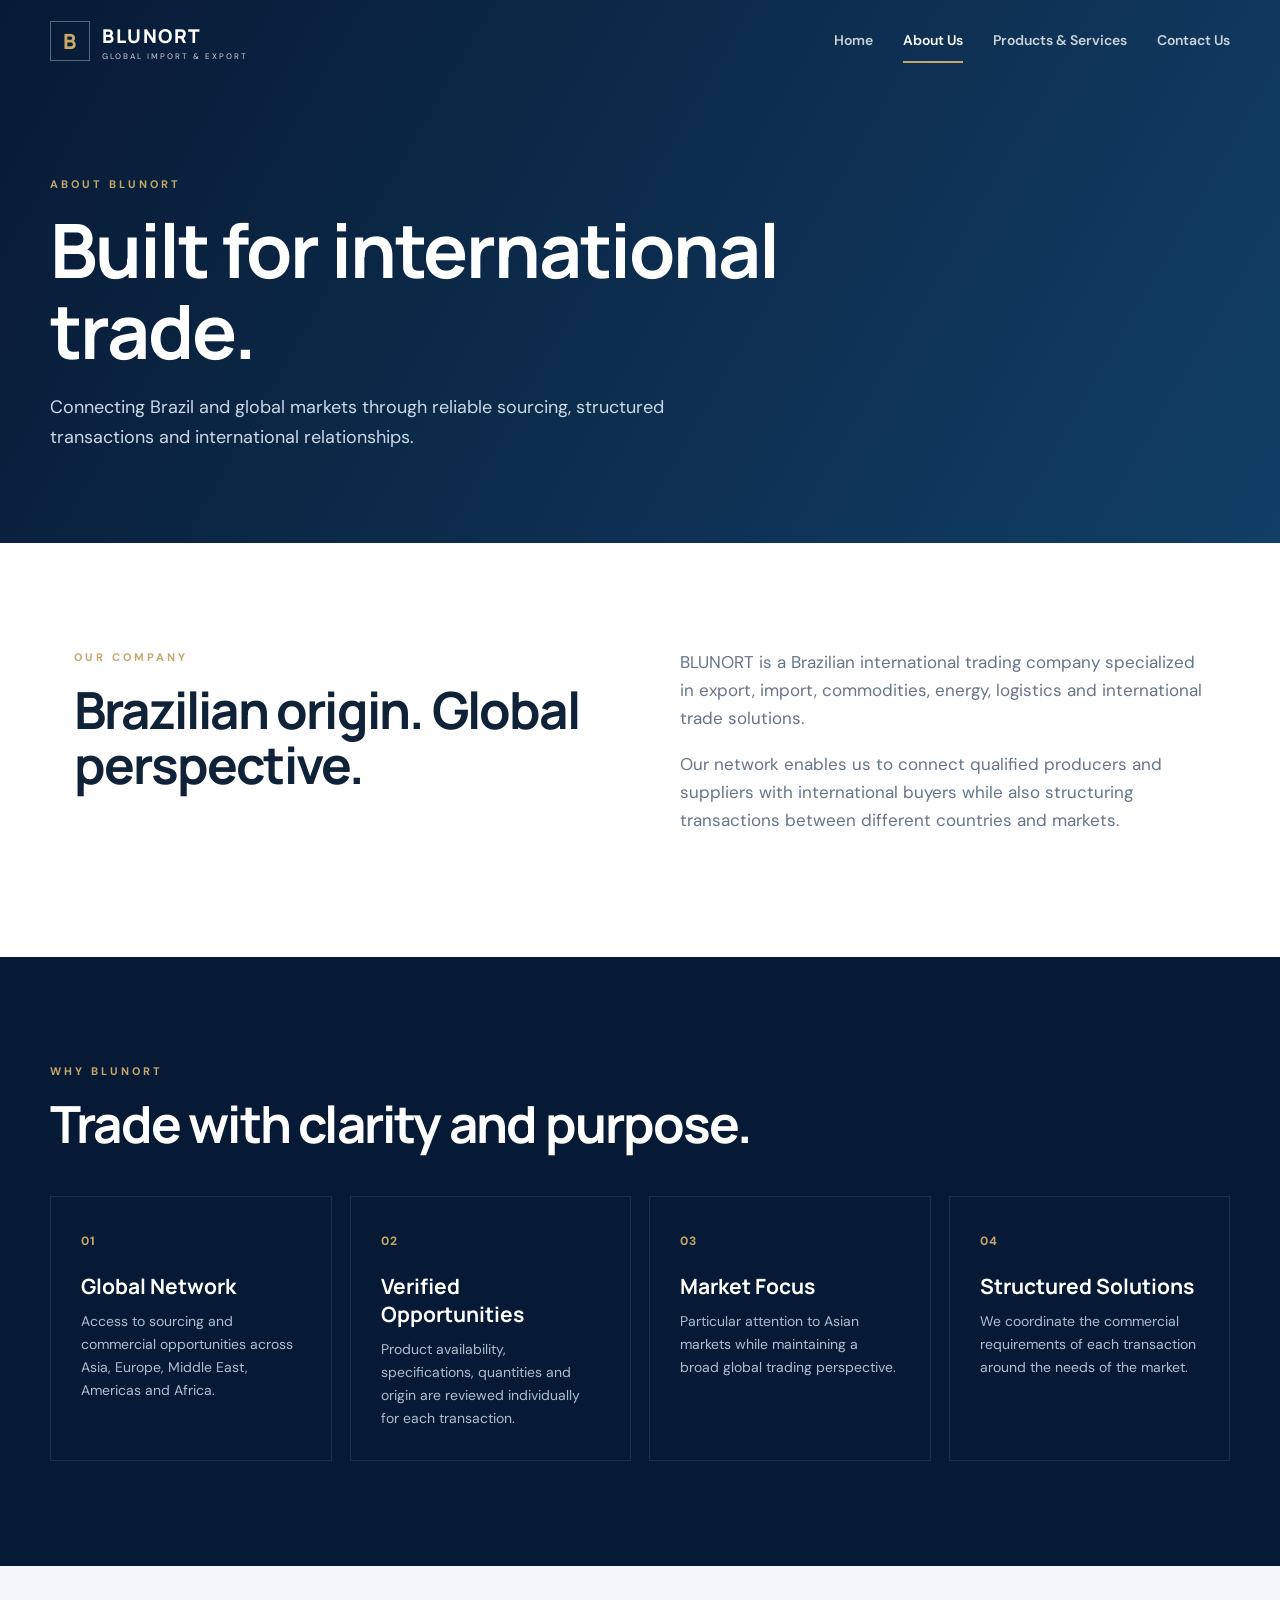
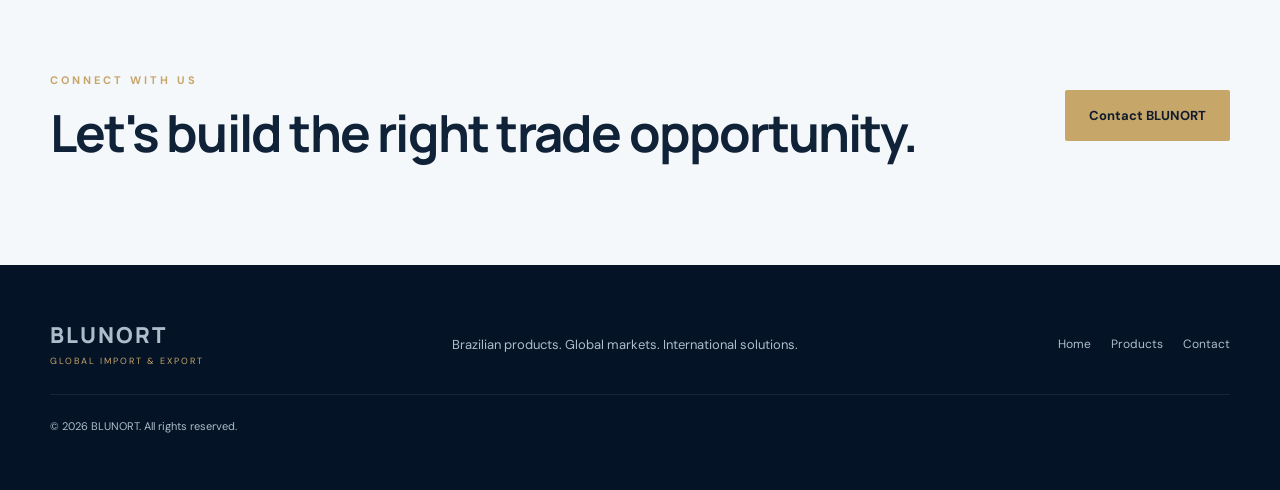
==== about.html @ 4d498bbf "Add files via upload" ====
<!DOCTYPE html>
<html lang="en">
<head><meta charset="UTF-8"><meta name="viewport" content="width=device-width, initial-scale=1.0"><meta name="description" content="About BLUNORT, a Brazilian international trading company."><title>About Us | BLUNORT</title><link rel="stylesheet" href="style.css"></head>
<body>
<header class="site-header"><a class="brand" href="index.html"><span class="brand-mark">B</span><span>BLUNORT<small>GLOBAL IMPORT & EXPORT</small></span></a><button class="menu-toggle" aria-label="Open menu">☰</button><nav class="nav"><a href="index.html">Home</a><a class="active" href="about.html">About Us</a><a href="products.html">Products & Services</a><a href="contact.html">Contact Us</a></nav></header>
<main>
<section class="page-hero"><span class="eyebrow">ABOUT BLUNORT</span><h1>Built for international trade.</h1><p>Connecting Brazil and global markets through reliable sourcing, structured transactions and international relationships.</p></section>
<section class="section two-col"><div><span class="eyebrow">OUR COMPANY</span><h2>Brazilian origin. Global perspective.</h2></div><div><p>BLUNORT is a Brazilian international trading company specialized in export, import, commodities, energy, logistics and international trade solutions.</p><p>Our network enables us to connect qualified producers and suppliers with international buyers while also structuring transactions between different countries and markets.</p></div></section>
<section class="section dark"><div class="section-head"><span class="eyebrow">WHY BLUNORT</span><h2>Trade with clarity and purpose.</h2></div><div class="feature-grid"><article><b>01</b><h3>Global Network</h3><p>Access to sourcing and commercial opportunities across Asia, Europe, Middle East, Americas and Africa.</p></article><article><b>02</b><h3>Verified Opportunities</h3><p>Product availability, specifications, quantities and origin are reviewed individually for each transaction.</p></article><article><b>03</b><h3>Market Focus</h3><p>Particular attention to Asian markets while maintaining a broad global trading perspective.</p></article><article><b>04</b><h3>Structured Solutions</h3><p>We coordinate the commercial requirements of each transaction around the needs of the market.</p></article></div></section>
<section class="cta section"><div><span class="eyebrow">CONNECT WITH US</span><h2>Let's build the right trade opportunity.</h2></div><a class="btn btn-primary" href="contact.html">Contact BLUNORT</a></section>
</main>
<footer><div class="footer-brand"><strong>BLUNORT</strong><span>GLOBAL IMPORT & EXPORT</span></div><p>Brazilian products. Global markets. International solutions.</p><div class="footer-links"><a href="index.html">Home</a><a href="products.html">Products</a><a href="contact.html">Contact</a></div><small>© 2026 BLUNORT. All rights reserved.</small></footer><script src="script.js"></script></body></html>
---- style.css ----
@import url('https://fonts.googleapis.com/css2?family=DM+Sans:wght@400;500;600;700&family=Manrope:wght@500;600;700;800&display=swap');
:root{--navy:#071a35;--navy2:#0c2b50;--ink:#102238;--muted:#65758a;--line:#dfe6ed;--gold:#c7a66a;--white:#fff;--soft:#f5f8fb;--max:1180px}
*{box-sizing:border-box;margin:0;padding:0}html{scroll-behavior:smooth}body{font-family:"DM Sans",sans-serif;color:var(--ink);background:#fff;line-height:1.65}a{text-decoration:none;color:inherit}.site-header{position:fixed;z-index:20;top:0;left:0;width:100%;height:82px;padding:0 max(24px,calc((100% - var(--max))/2));display:flex;align-items:center;justify-content:space-between;color:#fff;transition:.3s}.site-header.scrolled{background:rgba(7,26,53,.96);box-shadow:0 8px 30px #0002}.brand{display:flex;gap:12px;align-items:center;font-family:Manrope;font-weight:800;letter-spacing:1.5px;font-size:19px}.brand small{display:block;font:500 8px "DM Sans";letter-spacing:2px;opacity:.7;margin-top:-2px}.brand-mark{width:40px;height:40px;border:1px solid #ffffff55;display:grid;place-items:center;color:var(--gold);font-size:21px}.nav{display:flex;gap:30px;font-size:14px;font-weight:600}.nav a{opacity:.78;position:relative}.nav a:hover,.nav a.active{opacity:1}.nav a.active:after{content:"";position:absolute;left:0;right:0;bottom:-10px;height:2px;background:var(--gold)}.menu-toggle{display:none;background:none;border:0;color:#fff;font-size:27px}.hero{min-height:760px;background:radial-gradient(circle at 80% 45%,#1e5a89 0,#0b2b4d 30%,#071a35 65%);color:#fff;display:grid;grid-template-columns:1.1fr .9fr;align-items:center;padding:130px max(24px,calc((100% - var(--max))/2)) 80px;position:relative;overflow:hidden}.hero:after{content:"";position:absolute;width:600px;height:600px;border:1px solid #ffffff14;border-radius:50%;right:-120px;top:100px;box-shadow:0 0 0 90px #ffffff03,0 0 0 180px #ffffff02}.hero-content{position:relative;z-index:2;max-width:700px}.eyebrow{font-size:11px;letter-spacing:3px;font-weight:700;color:var(--gold);display:block;margin-bottom:16px}.hero h1,.page-hero h1,h1,h2{font-family:Manrope;line-height:1.08}.hero h1{font-size:clamp(52px,7vw,88px);letter-spacing:-3px}.hero h1 span{color:#b8d2e7}.hero p{font-size:18px;color:#d6e1eb;max-width:610px;margin:25px 0 32px}.actions{display:flex;gap:13px;flex-wrap:wrap}.btn{display:inline-flex;align-items:center;justify-content:center;padding:14px 23px;border-radius:2px;font-weight:700;font-size:13px;border:1px solid transparent;transition:.25s;cursor:pointer}.btn-primary{background:var(--gold);color:#101c2b}.btn-primary:hover{transform:translateY(-2px);filter:brightness(1.07)}.btn-ghost{border-color:#ffffff55;color:#fff}.btn-ghost:hover{background:#fff;color:var(--navy)}.hero-orbit{z-index:2;text-align:center;display:flex;flex-direction:column;align-items:center;gap:20px;color:#c4d6e5;font-size:11px;letter-spacing:2px}.globe{width:260px;height:260px;border:1px solid #ffffff40;border-radius:50%;display:grid;place-items:center;font-size:150px;font-weight:200;color:#8fb4cc;box-shadow:0 0 80px #5a9bc322,inset 0 0 60px #5a9bc315}.section{max-width:var(--max);margin:auto;padding:105px 24px}.intro{display:grid;grid-template-columns:1fr 1fr;gap:80px}.section h2{font-size:clamp(34px,4vw,53px);letter-spacing:-1.8px}.intro p{font-size:18px;color:var(--muted);padding-top:22px}.dark{max-width:none;background:var(--navy);color:#fff;padding-left:max(24px,calc((100% - var(--max))/2));padding-right:max(24px,calc((100% - var(--max))/2))}.section-head{margin-bottom:45px}.trade-grid{display:grid;grid-template-columns:1fr 1fr;gap:20px}.trade-card{border:1px solid #ffffff18;padding:45px;min-height:330px;position:relative;background:linear-gradient(145deg,#0c2a4b,#071a35)}.trade-card .number{position:absolute;right:28px;top:25px;color:#ffffff35;font-weight:700}.flag{font-size:35px;margin-bottom:20px}.trade-card h3{font:700 30px Manrope;margin-bottom:13px}.trade-card p{color:#aebfd0;max-width:500px;margin-bottom:22px}.trade-card a{color:var(--gold);font-size:13px;font-weight:700}.markets{padding-bottom:90px}.market-list{display:grid;grid-template-columns:repeat(3,1fr);border-top:1px solid var(--line)}.market-list span{padding:25px 0;border-bottom:1px solid var(--line);font:600 18px Manrope}.cta{max-width:none;background:var(--soft);display:flex;align-items:center;justify-content:space-between;gap:40px;padding-left:max(24px,calc((100% - var(--max))/2));padding-right:max(24px,calc((100% - var(--max))/2))}.cta p{color:var(--muted);margin-top:12px}.page-hero{padding:175px max(24px,calc((100% - var(--max))/2)) 90px;background:linear-gradient(120deg,var(--navy),#123f66);color:#fff}.page-hero h1{font-size:clamp(45px,6vw,75px);max-width:800px;letter-spacing:-2px}.page-hero p{max-width:650px;color:#cbd9e5;font-size:18px;margin-top:22px}.two-col{display:grid;grid-template-columns:1fr 1fr;gap:80px}.two-col p{color:var(--muted);margin-bottom:18px;font-size:17px}.feature-grid{display:grid;grid-template-columns:repeat(4,1fr);gap:18px}.feature-grid article{border:1px solid #ffffff17;padding:30px;min-height:230px}.feature-grid b{color:var(--gold);font-size:12px;letter-spacing:1px}.feature-grid h3{font:700 21px Manrope;margin:18px 0 10px}.feature-grid p{color:#adbfce;font-size:14px}.product-grid{display:grid;grid-template-columns:repeat(3,1fr);gap:18px}.product-card{border:1px solid var(--line);padding:35px;min-height:310px;transition:.25s}.product-card:hover{transform:translateY(-5px);box-shadow:0 15px 40px #10223812}.product-card>span{color:var(--gold);font-weight:700}.product-card h3{font:700 26px Manrope;margin:22px 0}.product-card ul{list-style:none;color:var(--muted)}.product-card li{padding:8px 0;border-bottom:1px solid var(--line)}.note{color:var(--muted);font-size:13px;margin-top:25px}.pill-row{display:flex;flex-wrap:wrap;gap:10px;margin:25px 0}.pill-row span{border:1px solid #ffffff25;padding:9px 13px;color:#d4e1eb;font-size:12px}.contact-grid{display:grid;grid-template-columns:.8fr 1.2fr;gap:90px}.contact-list{margin-top:35px}.contact-list div{padding:18px 0;border-bottom:1px solid var(--line);display:flex;flex-direction:column}.contact-list b{font-size:11px;letter-spacing:2px;text-transform:uppercase;color:var(--muted)}.contact-list a{color:#15527c;font-weight:600}.placeholder{font-size:12px;color:#8a96a3;margin-top:25px}.contact-form{display:grid;grid-template-columns:1fr 1fr;gap:18px}.contact-form label{font-size:12px;font-weight:700;color:#405267}.contact-form label:nth-last-of-type(1),.contact-form button,.form-status{grid-column:1/-1}.contact-form input,.contact-form textarea{width:100%;margin-top:7px;border:1px solid var(--line);padding:14px;font:inherit;outline:none;background:#fff}.contact-form input:focus,.contact-form textarea:focus{border-color:#7898b1}.form-status{font-size:13px}.form-status.success{color:#28724b}.footer-brand strong{font:800 22px Manrope;letter-spacing:2px}.footer-brand span{display:block;color:var(--gold);font-size:9px;letter-spacing:2px;margin-top:2px}footer{background:#041326;color:#aebdca;padding:55px max(24px,calc((100% - var(--max))/2));display:grid;grid-template-columns:1fr 1fr 1fr;gap:25px;align-items:center}footer p{font-size:13px}footer small{grid-column:1/-1;border-top:1px solid #ffffff14;padding-top:22px;font-size:11px}.footer-links{display:flex;gap:20px;justify-content:flex-end;font-size:12px}.footer-links a:hover{color:#fff}
@media(max-width:800px){.site-header{height:70px}.menu-toggle{display:block}.nav{display:none;position:absolute;top:70px;left:0;width:100%;background:var(--navy);padding:20px 24px;flex-direction:column;gap:18px}.nav.show{display:flex}.nav a.active:after{display:none}.hero{min-height:700px;grid-template-columns:1fr;padding-top:130px}.hero-orbit{display:none}.intro,.two-col,.contact-grid{grid-template-columns:1fr;gap:35px}.trade-grid,.product-grid{grid-template-columns:1fr}.market-list{grid-template-columns:1fr 1fr}.feature-grid{grid-template-columns:1fr 1fr}.cta{flex-direction:column;align-items:flex-start}.contact-form{grid-template-columns:1fr}footer{grid-template-columns:1fr}.footer-links{justify-content:flex-start}.hero h1{letter-spacing:-2px}}
@media(max-width:480px){.section{padding-top:75px;padding-bottom:75px}.hero{padding-left:20px;padding-right:20px}.feature-grid{grid-template-columns:1fr}.market-list{grid-template-columns:1fr}.trade-card{padding:30px}.page-hero{padding-top:135px}.brand{font-size:16px}.brand-mark{width:34px;height:34px}}
.brand-logo {
    width: 42px;
    height: 42px;
    object-fit: contain;
    display: block;
}
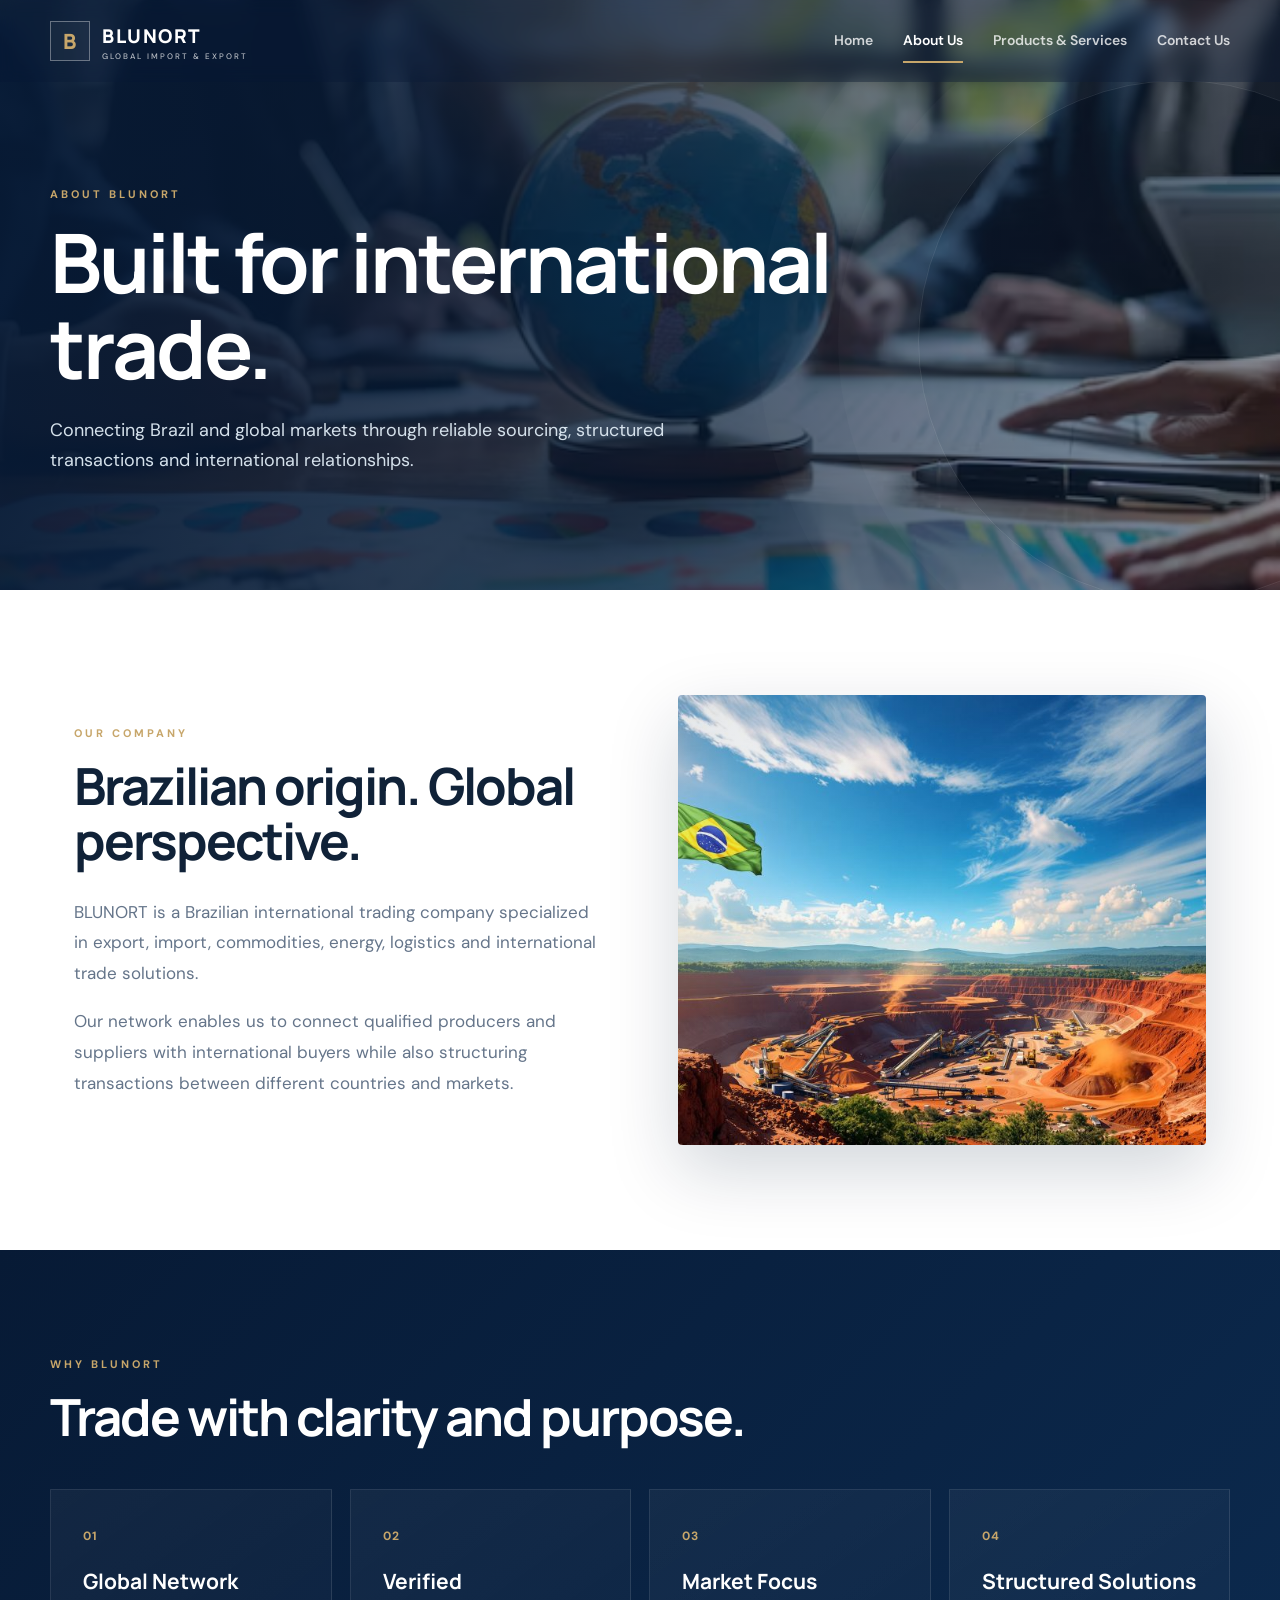
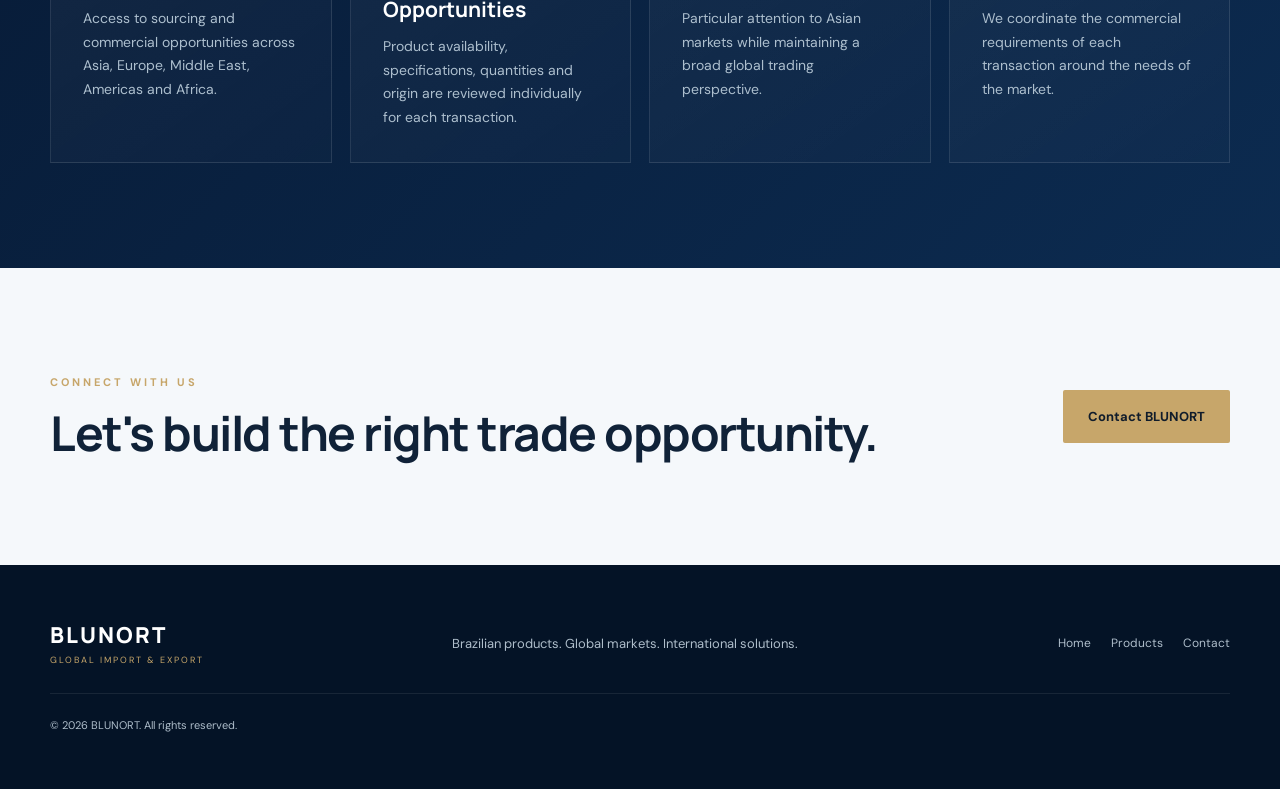
==== commit c1565ed0: "Add files via upload" ====
--- a/about.html
+++ b/about.html
@@ -1,12 +1,1242 @@
 <!DOCTYPE html>
 <html lang="en">
-<head><meta charset="UTF-8"><meta name="viewport" content="width=device-width, initial-scale=1.0"><meta name="description" content="About BLUNORT, a Brazilian international trading company."><title>About Us | BLUNORT</title><link rel="stylesheet" href="style.css"></head>
+
+<head>
+
+    <meta charset="UTF-8">
+
+    <meta name="viewport" content="width=device-width, initial-scale=1.0">
+
+    <meta name="description" content="About BLUNORT, a Brazilian international trading company.">
+
+    <title>About Us | BLUNORT</title>
+
+
+    <style>
+
+        @import url('https://fonts.googleapis.com/css2?family=DM+Sans:wght@400;500;600;700&family=Manrope:wght@500;600;700;800&display=swap');
+
+
+        :root {
+            --navy: #071a35;
+            --navy2: #0c2b50;
+            --ink: #102238;
+            --muted: #65758a;
+            --line: #dfe6ed;
+            --gold: #c7a66a;
+            --white: #ffffff;
+            --soft: #f5f8fb;
+            --max: 1180px;
+        }
+
+
+        * {
+            box-sizing: border-box;
+            margin: 0;
+            padding: 0;
+        }
+
+
+        html {
+            scroll-behavior: smooth;
+        }
+
+
+        body {
+            font-family: "DM Sans", sans-serif;
+            color: var(--ink);
+            background: #ffffff;
+            line-height: 1.65;
+        }
+
+
+        a {
+            text-decoration: none;
+            color: inherit;
+        }
+
+
+        /* =========================
+           HEADER
+        ========================= */
+
+        .site-header {
+            position: fixed;
+            z-index: 100;
+            top: 0;
+            left: 0;
+            width: 100%;
+            height: 82px;
+
+            padding: 0 max(24px, calc((100% - var(--max)) / 2));
+
+            display: flex;
+            align-items: center;
+            justify-content: space-between;
+
+            color: #ffffff;
+
+            background: rgba(7, 26, 53, 0.30);
+
+            backdrop-filter: blur(8px);
+
+            transition: 0.3s ease;
+        }
+
+
+        .site-header.scrolled {
+            background: rgba(7, 26, 53, 0.97);
+            box-shadow: 0 8px 30px rgba(0, 0, 0, 0.18);
+        }
+
+
+        .brand {
+            display: flex;
+            gap: 12px;
+            align-items: center;
+
+            font-family: Manrope;
+            font-weight: 800;
+            letter-spacing: 1.5px;
+            font-size: 19px;
+        }
+
+
+        .brand small {
+            display: block;
+
+            font: 500 8px "DM Sans";
+
+            letter-spacing: 2px;
+
+            opacity: 0.7;
+
+            margin-top: -2px;
+        }
+
+
+        .brand-mark {
+            width: 40px;
+            height: 40px;
+
+            border: 1px solid rgba(255,255,255,0.35);
+
+            display: grid;
+            place-items: center;
+
+            color: var(--gold);
+
+            font-size: 21px;
+
+            background: rgba(255,255,255,0.04);
+        }
+
+
+        .nav {
+            display: flex;
+            gap: 30px;
+
+            font-size: 14px;
+            font-weight: 600;
+        }
+
+
+        .nav a {
+            opacity: 0.78;
+
+            position: relative;
+
+            transition: 0.25s;
+        }
+
+
+        .nav a:hover,
+        .nav a.active {
+            opacity: 1;
+        }
+
+
+        .nav a.active::after {
+            content: "";
+
+            position: absolute;
+
+            left: 0;
+            right: 0;
+
+            bottom: -10px;
+
+            height: 2px;
+
+            background: var(--gold);
+        }
+
+
+        .menu-toggle {
+            display: none;
+
+            background: none;
+
+            border: 0;
+
+            color: #ffffff;
+
+            font-size: 27px;
+
+            cursor: pointer;
+        }
+
+
+        /* =========================
+           ABOUT HERO
+        ========================= */
+
+        .page-hero {
+
+            min-height: 590px;
+
+            padding:
+                170px
+                max(24px, calc((100% - var(--max)) / 2))
+                100px;
+
+            display: flex;
+
+            align-items: center;
+
+            position: relative;
+
+            overflow: hidden;
+
+            color: #ffffff;
+
+            background:
+                linear-gradient(
+                    90deg,
+                    rgba(7, 26, 53, 0.95) 0%,
+                    rgba(7, 26, 53, 0.78) 45%,
+                    rgba(7, 26, 53, 0.38) 100%
+                ),
+                url("about.avif")
+                center / cover
+                no-repeat;
+        }
+
+
+        .page-hero::after {
+
+            content: "";
+
+            position: absolute;
+
+            width: 520px;
+            height: 520px;
+
+            border: 1px solid rgba(255,255,255,0.10);
+
+            border-radius: 50%;
+
+            right: -160px;
+
+            top: 80px;
+
+            box-shadow:
+                0 0 0 80px rgba(255,255,255,0.025),
+                0 0 0 160px rgba(255,255,255,0.015);
+        }
+
+
+        .page-hero-content {
+            position: relative;
+
+            z-index: 2;
+
+            max-width: 800px;
+        }
+
+
+        .eyebrow {
+
+            font-size: 11px;
+
+            letter-spacing: 3px;
+
+            font-weight: 700;
+
+            color: var(--gold);
+
+            display: block;
+
+            margin-bottom: 16px;
+        }
+
+
+        .page-hero h1 {
+
+            font-family: Manrope;
+
+            font-size: clamp(48px, 7vw, 82px);
+
+            line-height: 1.05;
+
+            letter-spacing: -3px;
+
+            max-width: 800px;
+        }
+
+
+        .page-hero p {
+
+            max-width: 650px;
+
+            color: #d5e1eb;
+
+            font-size: 18px;
+
+            margin-top: 25px;
+        }
+
+
+        /* =========================
+           ABOUT COMPANY
+        ========================= */
+
+        .section {
+
+            max-width: var(--max);
+
+            margin: auto;
+
+            padding: 105px 24px;
+        }
+
+
+        .about-company {
+
+            display: grid;
+
+            grid-template-columns: 1fr 1fr;
+
+            gap: 75px;
+
+            align-items: center;
+        }
+
+
+        /* LEFT TEXT */
+
+        .about-company-text {
+
+            grid-column: 1;
+
+            grid-row: 1;
+        }
+
+
+        .about-company-text h2 {
+
+            font-family: Manrope;
+
+            font-size: clamp(36px, 4vw, 55px);
+
+            line-height: 1.08;
+
+            letter-spacing: -2px;
+
+            margin-bottom: 28px;
+        }
+
+
+        .about-company-text p {
+
+            color: var(--muted);
+
+            font-size: 17px;
+
+            line-height: 1.8;
+
+            margin-bottom: 18px;
+
+            max-width: 540px;
+        }
+
+
+        /* RIGHT IMAGE */
+
+        .about-company-image {
+
+            grid-column: 2;
+
+            grid-row: 1;
+
+            position: relative;
+
+            width: 100%;
+
+            min-height: 450px;
+
+            overflow: hidden;
+
+            border-radius: 4px;
+
+            box-shadow: 0 25px 70px rgba(7,26,53,0.18);
+        }
+
+
+        .about-company-image::after {
+
+            content: "";
+
+            position: absolute;
+
+            inset: 0;
+
+            background:
+                linear-gradient(
+                    135deg,
+                    rgba(7,26,53,0.10),
+                    transparent 55%
+                );
+
+            pointer-events: none;
+        }
+
+
+        .about-company-image img {
+
+            width: 100%;
+
+            height: 450px;
+
+            object-fit: cover;
+
+            display: block;
+
+            transition: transform 0.6s ease;
+        }
+
+
+        .about-company-image:hover img {
+
+            transform: scale(1.04);
+        }
+
+
+        /* =========================
+           WHY BLUNORT
+        ========================= */
+
+        .dark {
+
+            max-width: none;
+
+            background:
+                linear-gradient(
+                    135deg,
+                    #071a35,
+                    #0c2b50
+                );
+
+            color: #ffffff;
+
+            padding-left:
+                max(24px, calc((100% - var(--max)) / 2));
+
+            padding-right:
+                max(24px, calc((100% - var(--max)) / 2));
+        }
+
+
+        .section-head {
+
+            margin-bottom: 45px;
+        }
+
+
+        .section-head h2 {
+
+            font-family: Manrope;
+
+            font-size: clamp(36px, 4vw, 53px);
+
+            line-height: 1.08;
+
+            letter-spacing: -2px;
+        }
+
+
+        .feature-grid {
+
+            display: grid;
+
+            grid-template-columns:
+                repeat(4, 1fr);
+
+            gap: 18px;
+        }
+
+
+        .feature-grid article {
+
+            border: 1px solid rgba(255,255,255,0.10);
+
+            padding: 32px;
+
+            min-height: 250px;
+
+            background:
+                linear-gradient(
+                    145deg,
+                    rgba(255,255,255,0.045),
+                    rgba(255,255,255,0.01)
+                );
+
+            transition: 0.3s ease;
+        }
+
+
+        .feature-grid article:hover {
+
+            transform: translateY(-7px);
+
+            border-color:
+                rgba(199,166,106,0.45);
+
+            background:
+                rgba(255,255,255,0.07);
+        }
+
+
+        .feature-grid b {
+
+            color: var(--gold);
+
+            font-size: 12px;
+
+            letter-spacing: 1px;
+        }
+
+
+        .feature-grid h3 {
+
+            font: 700 21px Manrope;
+
+            margin: 18px 0 12px;
+        }
+
+
+        .feature-grid p {
+
+            color: #adbfce;
+
+            font-size: 14px;
+
+            line-height: 1.7;
+        }
+
+
+        /* =========================
+           CTA
+        ========================= */
+
+        .cta {
+
+            max-width: none;
+
+            background: var(--soft);
+
+            display: flex;
+
+            align-items: center;
+
+            justify-content: space-between;
+
+            gap: 40px;
+
+            padding-left:
+                max(24px, calc((100% - var(--max)) / 2));
+
+            padding-right:
+                max(24px, calc((100% - var(--max)) / 2));
+        }
+
+
+        .cta h2 {
+
+            font-family: Manrope;
+
+            font-size: clamp(30px, 4vw, 48px);
+
+            line-height: 1.1;
+
+            letter-spacing: -1.5px;
+        }
+
+
+        .btn {
+
+            display: inline-flex;
+
+            align-items: center;
+
+            justify-content: center;
+
+            padding: 15px 24px;
+
+            border-radius: 2px;
+
+            font-weight: 700;
+
+            font-size: 13px;
+
+            border: 1px solid transparent;
+
+            transition: 0.25s;
+
+            cursor: pointer;
+
+            white-space: nowrap;
+        }
+
+
+        .btn-primary {
+
+            background: var(--gold);
+
+            color: #101c2b;
+        }
+
+
+        .btn-primary:hover {
+
+            transform: translateY(-3px);
+
+            filter: brightness(1.08);
+
+            box-shadow:
+                0 10px 25px rgba(199,166,106,0.25);
+        }
+
+
+        /* =========================
+           FOOTER
+        ========================= */
+
+        footer {
+
+            background: #041326;
+
+            color: #aebdca;
+
+            padding:
+                55px
+                max(24px, calc((100% - var(--max)) / 2));
+
+            display: grid;
+
+            grid-template-columns:
+                1fr 1fr 1fr;
+
+            gap: 25px;
+
+            align-items: center;
+        }
+
+
+        .footer-brand strong {
+
+            font: 800 22px Manrope;
+
+            letter-spacing: 2px;
+
+            color: #ffffff;
+        }
+
+
+        .footer-brand span {
+
+            display: block;
+
+            color: var(--gold);
+
+            font-size: 9px;
+
+            letter-spacing: 2px;
+
+            margin-top: 2px;
+        }
+
+
+        footer p {
+
+            font-size: 13px;
+        }
+
+
+        .footer-links {
+
+            display: flex;
+
+            gap: 20px;
+
+            justify-content: flex-end;
+
+            font-size: 12px;
+        }
+
+
+        .footer-links a:hover {
+
+            color: #ffffff;
+        }
+
+
+        footer small {
+
+            grid-column: 1 / -1;
+
+            border-top:
+                1px solid rgba(255,255,255,0.08);
+
+            padding-top: 22px;
+
+            font-size: 11px;
+        }
+
+
+        /* =========================
+           TABLET
+        ========================= */
+
+        @media (max-width: 900px) {
+
+            .feature-grid {
+
+                grid-template-columns:
+                    1fr 1fr;
+            }
+
+
+            .about-company {
+
+                gap: 45px;
+            }
+
+        }
+
+
+        /* =========================
+           MOBILE
+        ========================= */
+
+        @media (max-width: 800px) {
+
+            .site-header {
+
+                height: 70px;
+            }
+
+
+            .menu-toggle {
+
+                display: block;
+            }
+
+
+            .nav {
+
+                display: none;
+
+                position: absolute;
+
+                top: 70px;
+
+                left: 0;
+
+                width: 100%;
+
+                background: var(--navy);
+
+                padding: 22px 24px;
+
+                flex-direction: column;
+
+                gap: 18px;
+            }
+
+
+            .nav.show {
+
+                display: flex;
+            }
+
+
+            .nav a.active::after {
+
+                display: none;
+            }
+
+
+            .page-hero {
+
+                min-height: 540px;
+
+                padding-top: 135px;
+            }
+
+
+            .page-hero h1 {
+
+                letter-spacing: -2px;
+            }
+
+
+            .about-company {
+
+                grid-template-columns: 1fr;
+
+                gap: 40px;
+            }
+
+
+            .about-company-text {
+
+                grid-column: 1;
+
+                grid-row: 1;
+            }
+
+
+            .about-company-image {
+
+                grid-column: 1;
+
+                grid-row: 2;
+
+                min-height: 350px;
+            }
+
+
+            .about-company-image img {
+
+                height: 350px;
+            }
+
+
+            .cta {
+
+                flex-direction: column;
+
+                align-items: flex-start;
+            }
+
+
+            footer {
+
+                grid-template-columns: 1fr;
+            }
+
+
+            .footer-links {
+
+                justify-content: flex-start;
+            }
+
+        }
+
+
+        /* =========================
+           SMALL MOBILE
+        ========================= */
+
+        @media (max-width: 480px) {
+
+            .section {
+
+                padding-top: 75px;
+
+                padding-bottom: 75px;
+            }
+
+
+            .page-hero {
+
+                min-height: 500px;
+
+                padding-left: 20px;
+
+                padding-right: 20px;
+            }
+
+
+            .page-hero h1 {
+
+                font-size: 46px;
+            }
+
+
+            .about-company-image {
+
+                min-height: 270px;
+            }
+
+
+            .about-company-image img {
+
+                height: 270px;
+            }
+
+
+            .feature-grid {
+
+                grid-template-columns: 1fr;
+            }
+
+
+            .feature-grid article {
+
+                min-height: auto;
+            }
+
+
+            .brand {
+
+                font-size: 16px;
+            }
+
+
+            .brand-mark {
+
+                width: 34px;
+
+                height: 34px;
+            }
+
+        }
+
+    </style>
+
+</head>
+
+
 <body>
-<header class="site-header"><a class="brand" href="index.html"><span class="brand-mark">B</span><span>BLUNORT<small>GLOBAL IMPORT & EXPORT</small></span></a><button class="menu-toggle" aria-label="Open menu">☰</button><nav class="nav"><a href="index.html">Home</a><a class="active" href="about.html">About Us</a><a href="products.html">Products & Services</a><a href="contact.html">Contact Us</a></nav></header>
+
+
+<header class="site-header">
+
+    <a class="brand" href="index.html">
+
+        <span class="brand-mark">B</span>
+
+        <span>
+            BLUNORT
+            <small>GLOBAL IMPORT & EXPORT</small>
+        </span>
+
+    </a>
+
+
+    <button
+        class="menu-toggle"
+        aria-label="Open menu"
+        type="button">
+        ☰
+    </button>
+
+
+    <nav class="nav">
+
+        <a href="index.html">
+            Home
+        </a>
+
+        <a class="active" href="about.html">
+            About Us
+        </a>
+
+        <a href="products.html">
+            Products & Services
+        </a>
+
+        <a href="contact.html">
+            Contact Us
+        </a>
+
+    </nav>
+
+</header>
+
+
 <main>
-<section class="page-hero"><span class="eyebrow">ABOUT BLUNORT</span><h1>Built for international trade.</h1><p>Connecting Brazil and global markets through reliable sourcing, structured transactions and international relationships.</p></section>
-<section class="section two-col"><div><span class="eyebrow">OUR COMPANY</span><h2>Brazilian origin. Global perspective.</h2></div><div><p>BLUNORT is a Brazilian international trading company specialized in export, import, commodities, energy, logistics and international trade solutions.</p><p>Our network enables us to connect qualified producers and suppliers with international buyers while also structuring transactions between different countries and markets.</p></div></section>
-<section class="section dark"><div class="section-head"><span class="eyebrow">WHY BLUNORT</span><h2>Trade with clarity and purpose.</h2></div><div class="feature-grid"><article><b>01</b><h3>Global Network</h3><p>Access to sourcing and commercial opportunities across Asia, Europe, Middle East, Americas and Africa.</p></article><article><b>02</b><h3>Verified Opportunities</h3><p>Product availability, specifications, quantities and origin are reviewed individually for each transaction.</p></article><article><b>03</b><h3>Market Focus</h3><p>Particular attention to Asian markets while maintaining a broad global trading perspective.</p></article><article><b>04</b><h3>Structured Solutions</h3><p>We coordinate the commercial requirements of each transaction around the needs of the market.</p></article></div></section>
-<section class="cta section"><div><span class="eyebrow">CONNECT WITH US</span><h2>Let's build the right trade opportunity.</h2></div><a class="btn btn-primary" href="contact.html">Contact BLUNORT</a></section>
+
+
+    <!-- ABOUT HERO -->
+
+    <section class="page-hero">
+
+        <div class="page-hero-content">
+
+            <span class="eyebrow">
+                ABOUT BLUNORT
+            </span>
+
+            <h1>
+                Built for international trade.
+            </h1>
+
+            <p>
+                Connecting Brazil and global markets through reliable sourcing, structured transactions and international relationships.
+            </p>
+
+        </div>
+
+    </section>
+
+
+    <!-- OUR COMPANY -->
+
+    <section class="section about-company">
+
+
+        <!-- LEFT -->
+
+        <div class="about-company-text">
+
+            <span class="eyebrow">
+                OUR COMPANY
+            </span>
+
+
+            <h2>
+                Brazilian origin. Global perspective.
+            </h2>
+
+
+            <p>
+                BLUNORT is a Brazilian international trading company specialized in export, import, commodities, energy, logistics and international trade solutions.
+            </p>
+
+
+            <p>
+                Our network enables us to connect qualified producers and suppliers with international buyers while also structuring transactions between different countries and markets.
+            </p>
+
+        </div>
+
+
+        <!-- RIGHT -->
+
+        <div class="about-company-image">
+
+            <img
+                src="copper.jpg"
+                alt="BLUNORT international trade and Brazilian commodities">
+
+        </div>
+
+
+    </section>
+
+
+    <!-- WHY BLUNORT -->
+
+    <section class="section dark">
+
+        <div class="section-head">
+
+            <span class="eyebrow">
+                WHY BLUNORT
+            </span>
+
+            <h2>
+                Trade with clarity and purpose.
+            </h2>
+
+        </div>
+
+
+        <div class="feature-grid">
+
+
+            <article>
+
+                <b>01</b>
+
+                <h3>
+                    Global Network
+                </h3>
+
+                <p>
+                    Access to sourcing and commercial opportunities across Asia, Europe, Middle East, Americas and Africa.
+                </p>
+
+            </article>
+
+
+            <article>
+
+                <b>02</b>
+
+                <h3>
+                    Verified Opportunities
+                </h3>
+
+                <p>
+                    Product availability, specifications, quantities and origin are reviewed individually for each transaction.
+                </p>
+
+            </article>
+
+
+            <article>
+
+                <b>03</b>
+
+                <h3>
+                    Market Focus
+                </h3>
+
+                <p>
+                    Particular attention to Asian markets while maintaining a broad global trading perspective.
+                </p>
+
+            </article>
+
+
+            <article>
+
+                <b>04</b>
+
+                <h3>
+                    Structured Solutions
+                </h3>
+
+                <p>
+                    We coordinate the commercial requirements of each transaction around the needs of the market.
+                </p>
+
+            </article>
+
+
+        </div>
+
+    </section>
+
+
+    <!-- CTA -->
+
+    <section class="cta section">
+
+        <div>
+
+            <span class="eyebrow">
+                CONNECT WITH US
+            </span>
+
+            <h2>
+                Let's build the right trade opportunity.
+            </h2>
+
+        </div>
+
+
+        <a
+            class="btn btn-primary"
+            href="contact.html">
+
+            Contact BLUNORT
+
+        </a>
+
+    </section>
+
+
 </main>
-<footer><div class="footer-brand"><strong>BLUNORT</strong><span>GLOBAL IMPORT & EXPORT</span></div><p>Brazilian products. Global markets. International solutions.</p><div class="footer-links"><a href="index.html">Home</a><a href="products.html">Products</a><a href="contact.html">Contact</a></div><small>© 2026 BLUNORT. All rights reserved.</small></footer><script src="script.js"></script></body></html>
+
+
+<!-- FOOTER -->
+
+<footer>
+
+
+    <div class="footer-brand">
+
+        <strong>
+            BLUNORT
+        </strong>
+
+        <span>
+            GLOBAL IMPORT & EXPORT
+        </span>
+
+    </div>
+
+
+    <p>
+        Brazilian products. Global markets. International solutions.
+    </p>
+
+
+    <div class="footer-links">
+
+        <a href="index.html">
+            Home
+        </a>
+
+        <a href="products.html">
+            Products
+        </a>
+
+        <a href="contact.html">
+            Contact
+        </a>
+
+    </div>
+
+
+    <small>
+        © 2026 BLUNORT. All rights reserved.
+    </small>
+
+
+</footer>
+
+
+<script>
+
+    const menuToggle =
+        document.querySelector(".menu-toggle");
+
+    const nav =
+        document.querySelector(".nav");
+
+    const header =
+        document.querySelector(".site-header");
+
+
+    menuToggle.addEventListener("click", function () {
+
+        nav.classList.toggle("show");
+
+    });
+
+
+    window.addEventListener("scroll", function () {
+
+        if (window.scrollY > 20) {
+
+            header.classList.add("scrolled");
+
+        } else {
+
+            header.classList.remove("scrolled");
+
+        }
+
+    });
+
+</script>
+
+
+</body>
+</html>
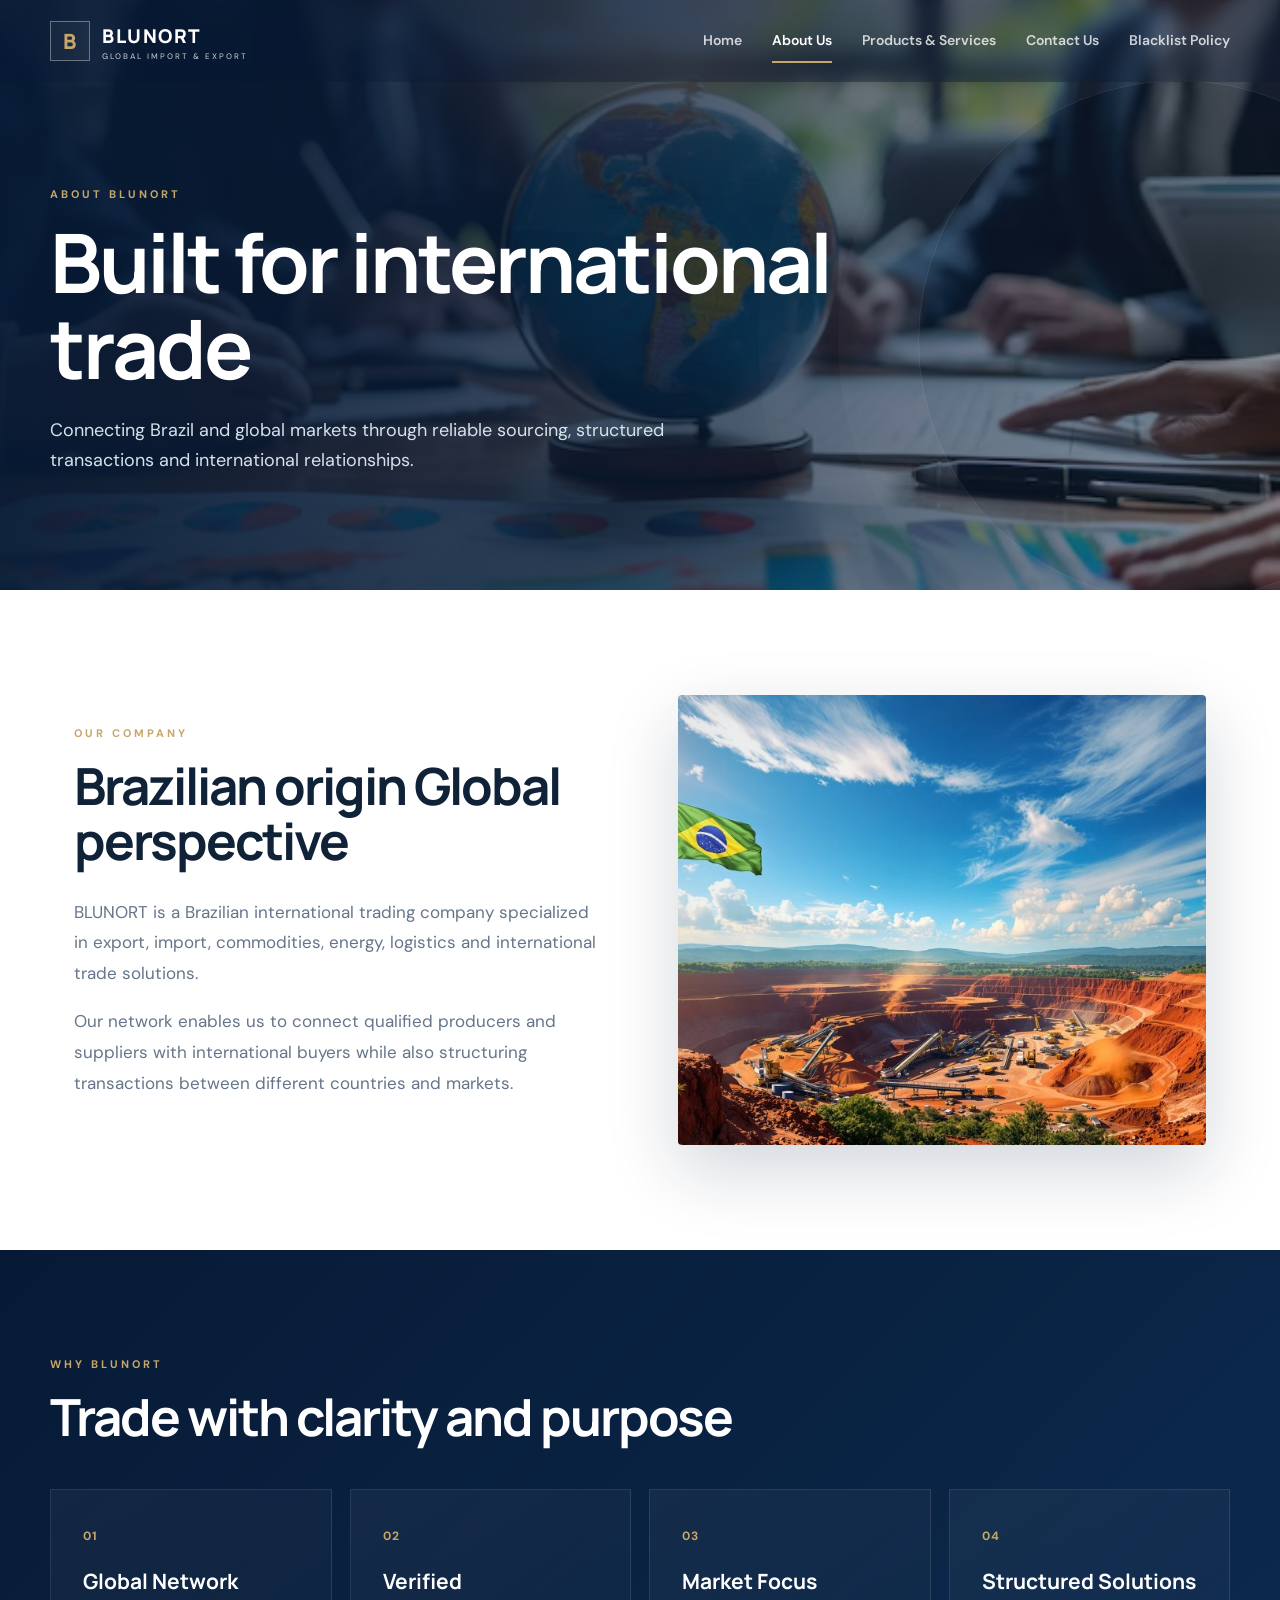
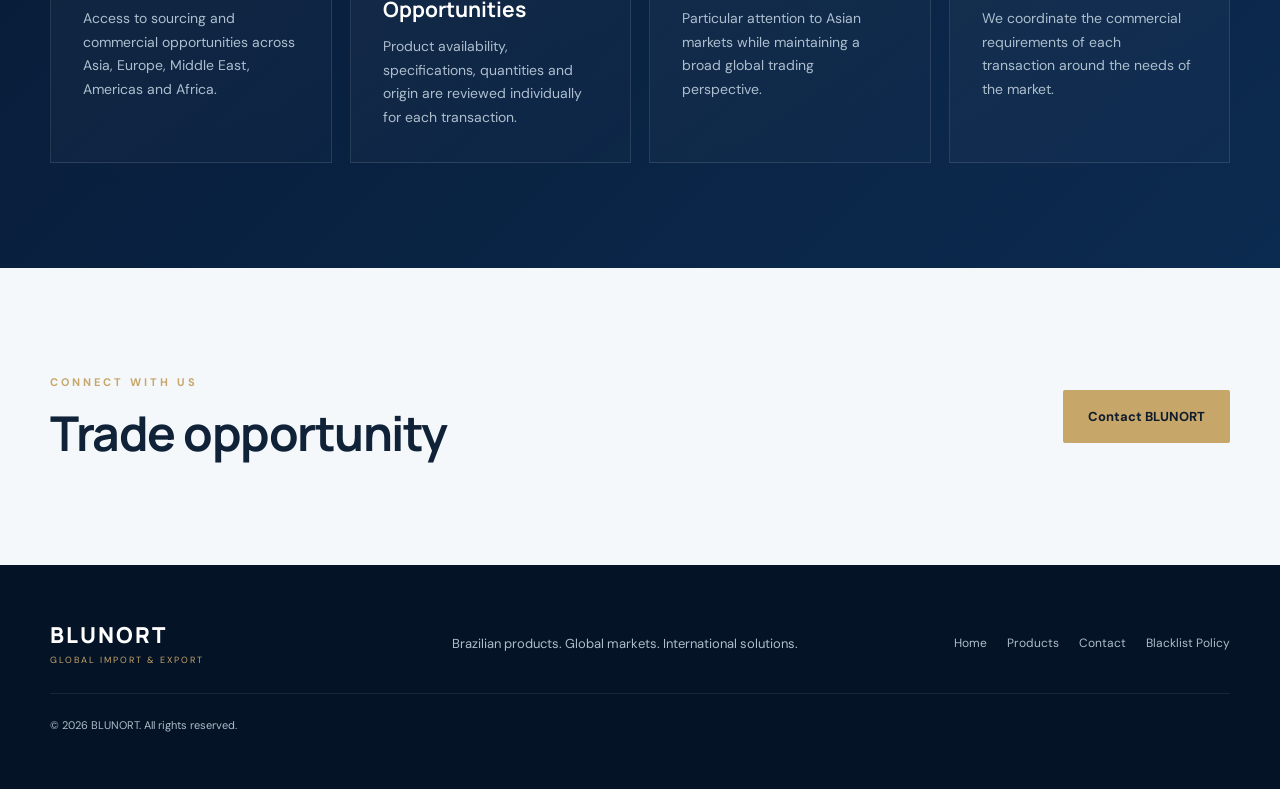
==== commit f784d5da: "Add files via upload" ====
--- a/about.html
+++ b/about.html
@@ -962,6 +962,8 @@
             Contact Us
         </a>
 
+        <a href="blacklist-policy.html">Blacklist Policy</a>
+
     </nav>
 
 </header>
@@ -981,7 +983,7 @@
             </span>
 
             <h1>
-                Built for international trade.
+                Built for international trade
             </h1>
 
             <p>
@@ -1008,7 +1010,7 @@
 
 
             <h2>
-                Brazilian origin. Global perspective.
+                Brazilian origin Global perspective
             </h2>
 
 
@@ -1049,7 +1051,7 @@
             </span>
 
             <h2>
-                Trade with clarity and purpose.
+                Trade with clarity and purpose
             </h2>
 
         </div>
@@ -1134,7 +1136,7 @@
             </span>
 
             <h2>
-                Let's build the right trade opportunity.
+                Trade opportunity
             </h2>
 
         </div>
@@ -1191,6 +1193,8 @@
             Contact
         </a>
 
+        <a href="blacklist-policy.html">Blacklist Policy</a>
+
     </div>
 
 
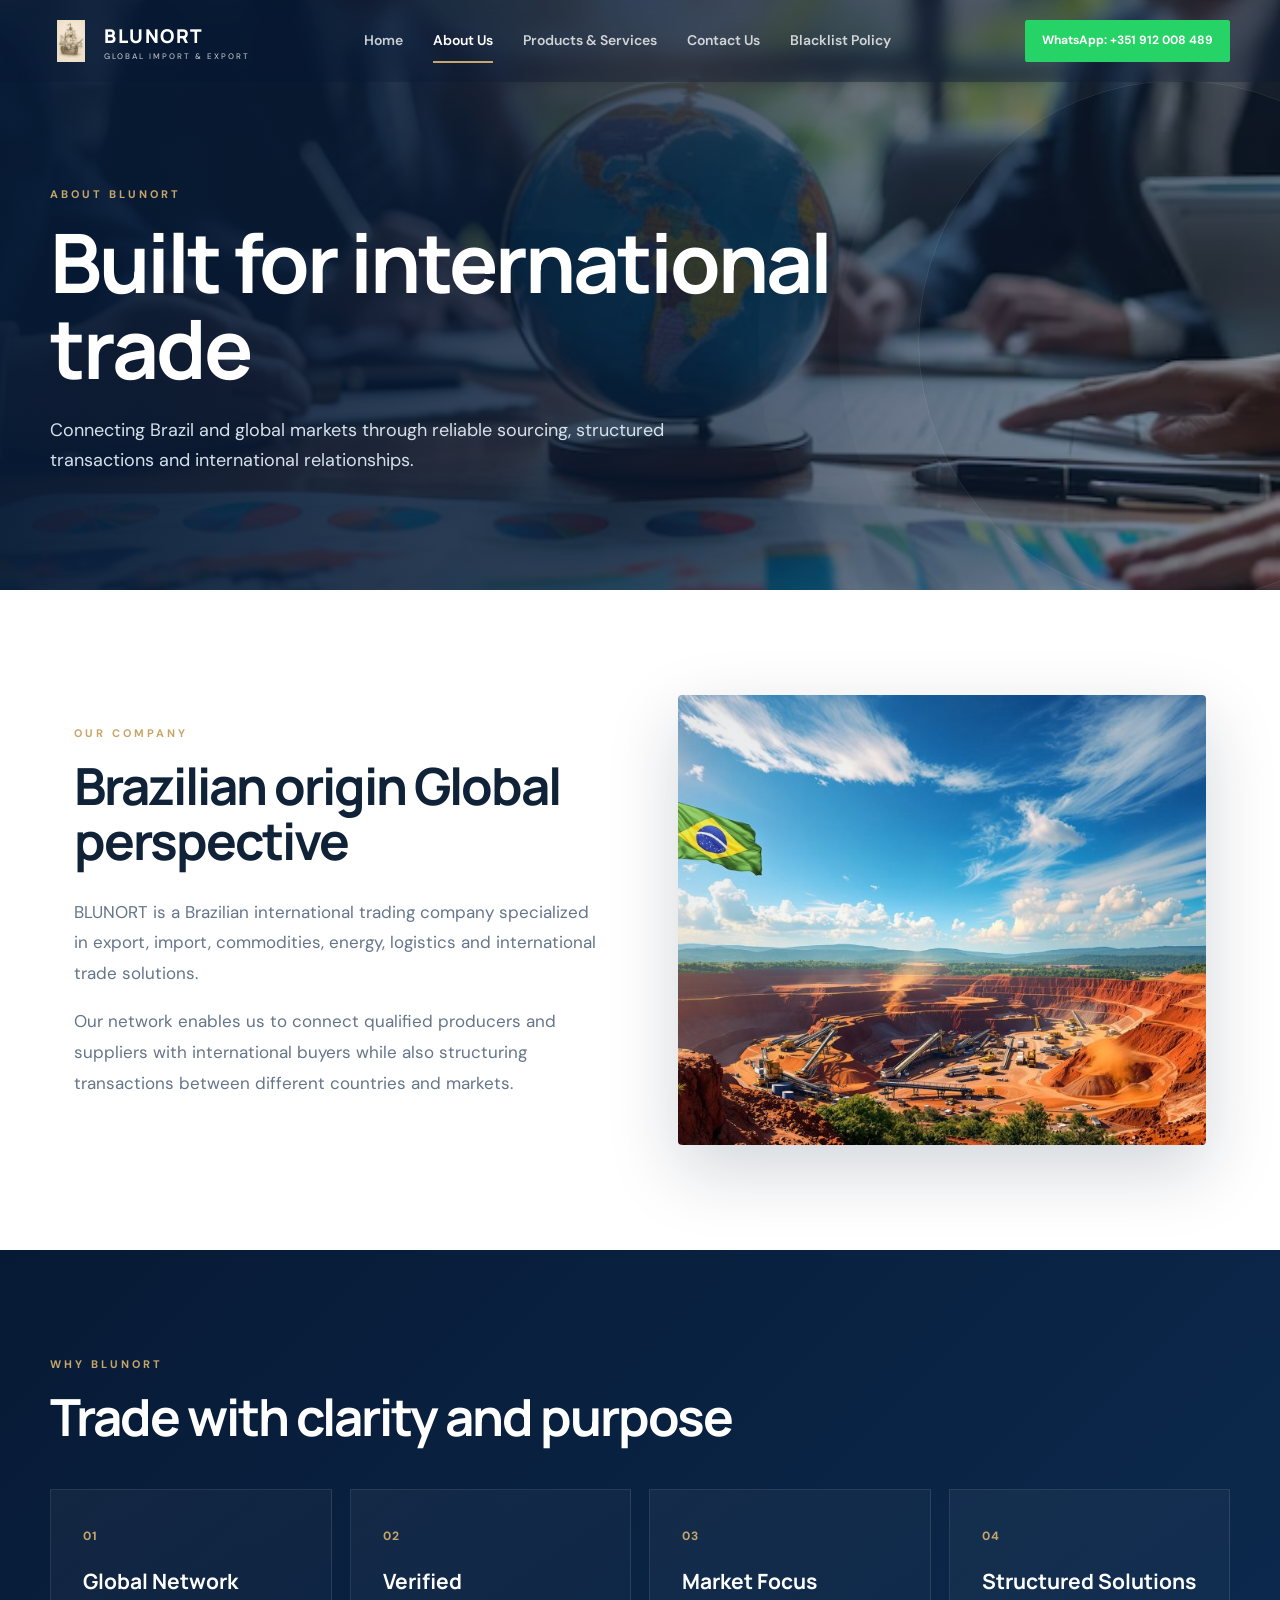
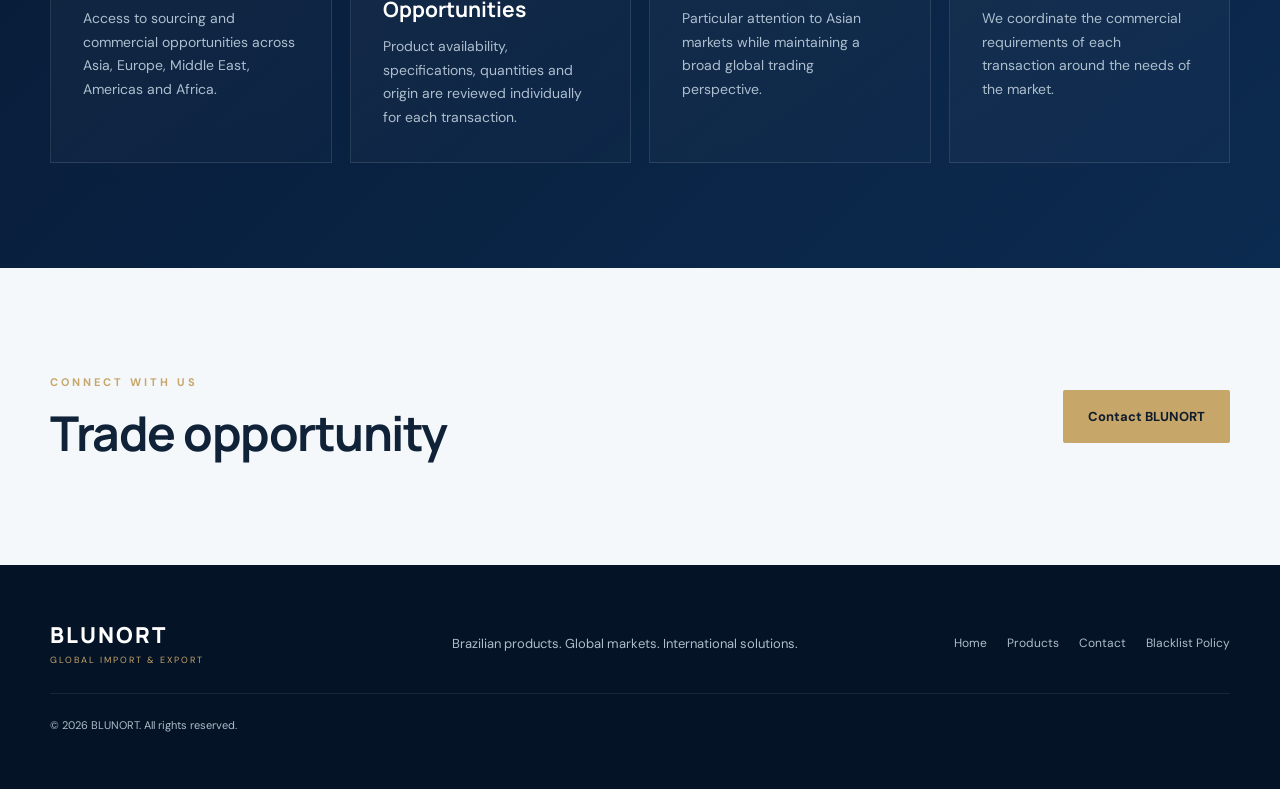
==== commit b6c94be5: "Add files via upload" ====
--- a/about.html
+++ b/about.html
@@ -10,6 +10,7 @@
     <meta name="description" content="About BLUNORT, a Brazilian international trading company.">
 
     <title>About Us | BLUNORT</title>
+    <link rel="stylesheet" href="styles.css">
 
 
     <style>
@@ -926,7 +927,7 @@
 
     <a class="brand" href="index.html">
 
-        <span class="brand-mark">B</span>
+         <img src="logo.jpeg" alt="BLUNORT Logo" class="brand-logo">
 
         <span>
             BLUNORT
@@ -966,6 +967,12 @@
 
     </nav>
 
+      <a class="whatsapp-btn" href="https://wa.me/351912008489" target="_blank" rel="noopener">
+  WhatsApp: +351 912 008 489
+</a>
+
+
+
 </header>
 
 
--- a/styles.css
+++ b/styles.css
@@ -0,0 +1,914 @@
+@import url('https://fonts.googleapis.com/css2?family=DM+Sans:wght@400;500;600;700&family=Manrope:wght@500;600;700;800&display=swap');
+
+:root {
+    --navy: #071a35;
+    --navy2: #0c2b50;
+    --ink: #102238;
+    --muted: #65758a;
+    --line: #dfe6ed;
+    --gold: #c7a66a;
+    --white: #fff;
+    --soft: #f5f8fb;
+    --max: 1180px;
+}
+
+* {
+    box-sizing: border-box;
+    margin: 0;
+    padding: 0;
+}
+
+html {
+    scroll-behavior: smooth;
+}
+
+body {
+    font-family: "DM Sans", sans-serif;
+    color: var(--ink);
+    background: #fff;
+    line-height: 1.65;
+}
+
+a {
+    text-decoration: none;
+    color: inherit;
+}
+
+/* =========================
+   HEADER
+========================= */
+
+.site-header {
+    position: fixed;
+    z-index: 20;
+    top: 0;
+    left: 0;
+    width: 100%;
+    height: 82px;
+    padding: 0 max(24px, calc((100% - var(--max)) / 2));
+    display: flex;
+    align-items: center;
+    justify-content: space-between;
+    color: #fff;
+    transition: 0.3s;
+}
+
+.site-header.scrolled {
+    background: rgba(7, 26, 53, 0.96);
+    box-shadow: 0 8px 30px #0002;
+}
+
+.brand {
+    display: flex;
+    gap: 12px;
+    align-items: center;
+    font-family: Manrope;
+    font-weight: 800;
+    letter-spacing: 1.5px;
+    font-size: 19px;
+}
+
+.brand small {
+    display: block;
+    font: 500 8px "DM Sans";
+    letter-spacing: 2px;
+    opacity: 0.7;
+    margin-top: -2px;
+}
+
+.brand-mark {
+    width: 40px;
+    height: 40px;
+    border: 1px solid #ffffff55;
+    display: grid;
+    place-items: center;
+    color: var(--gold);
+    font-size: 21px;
+}
+
+.brand-logo {
+    width: 42px;
+    height: 42px;
+    object-fit: contain;
+    display: block;
+}
+
+.nav {
+    display: flex;
+    gap: 30px;
+    font-size: 14px;
+    font-weight: 600;
+}
+
+.nav a {
+    opacity: 0.78;
+    position: relative;
+}
+
+.nav a:hover,
+.nav a.active {
+    opacity: 1;
+}
+
+.nav a.active:after {
+    content: "";
+    position: absolute;
+    left: 0;
+    right: 0;
+    bottom: -10px;
+    height: 2px;
+    background: var(--gold);
+}
+
+.menu-toggle {
+    display: none;
+    background: none;
+    border: 0;
+    color: #fff;
+    font-size: 27px;
+}
+
+/* =========================
+   HERO
+========================= */
+
+.hero {
+    min-height: 760px;
+    background:
+        linear-gradient(
+            90deg,
+            rgba(7, 26, 53, 0.96) 0%,
+            rgba(7, 26, 53, 0.82) 42%,
+            rgba(7, 26, 53, 0.35) 100%
+        ),
+        url("hero.webp") center / cover no-repeat;
+    color: #fff;
+    display: grid;
+    grid-template-columns: 1.1fr 0.9fr;
+    align-items: center;
+    padding: 130px max(24px, calc((100% - var(--max)) / 2)) 80px;
+    position: relative;
+    overflow: hidden;
+}
+
+.hero:after {
+    content: "";
+    position: absolute;
+    width: 600px;
+    height: 600px;
+    border: 1px solid #ffffff14;
+    border-radius: 50%;
+    right: -120px;
+    top: 100px;
+    box-shadow:
+        0 0 0 90px #ffffff03,
+        0 0 0 180px #ffffff02;
+}
+
+.hero-content {
+    position: relative;
+    z-index: 2;
+    max-width: 700px;
+}
+
+.eyebrow {
+    font-size: 11px;
+    letter-spacing: 3px;
+    font-weight: 700;
+    color: var(--gold);
+    display: block;
+    margin-bottom: 16px;
+}
+
+.hero h1,
+.page-hero h1,
+h1,
+h2 {
+    font-family: Manrope;
+    line-height: 1.08;
+}
+
+.hero h1 {
+    font-size: clamp(52px, 7vw, 88px);
+    letter-spacing: -3px;
+}
+
+.hero h1 span {
+    color: #b8d2e7;
+}
+
+.hero p {
+    font-size: 18px;
+    color: #d6e1eb;
+    max-width: 610px;
+    margin: 25px 0 32px;
+}
+
+.actions {
+    display: flex;
+    gap: 13px;
+    flex-wrap: wrap;
+}
+
+.btn {
+    display: inline-flex;
+    align-items: center;
+    justify-content: center;
+    padding: 14px 23px;
+    border-radius: 2px;
+    font-weight: 700;
+    font-size: 13px;
+    border: 1px solid transparent;
+    transition: 0.25s;
+    cursor: pointer;
+}
+
+.btn-primary {
+    background: var(--gold);
+    color: #101c2b;
+}
+
+.btn-primary:hover {
+    transform: translateY(-2px);
+    filter: brightness(1.07);
+}
+
+.btn-ghost {
+    border-color: #ffffff55;
+    color: #fff;
+}
+
+.btn-ghost:hover {
+    background: #fff;
+    color: var(--navy);
+}
+
+.hero-orbit {
+    z-index: 2;
+    text-align: center;
+    display: flex;
+    flex-direction: column;
+    align-items: center;
+    gap: 20px;
+    color: #c4d6e5;
+    font-size: 11px;
+    letter-spacing: 2px;
+}
+
+.globe {
+    width: 260px;
+    height: 260px;
+    border: 1px solid #ffffff40;
+    border-radius: 50%;
+    display: grid;
+    place-items: center;
+    font-size: 150px;
+    font-weight: 200;
+    color: #8fb4cc;
+    box-shadow:
+        0 0 80px #5a9bc322,
+        inset 0 0 60px #5a9bc315;
+}
+
+/* =========================
+   SECTIONS
+========================= */
+
+.section {
+    max-width: var(--max);
+    margin: auto;
+    padding: 105px 24px;
+}
+
+.intro {
+    display: grid;
+    grid-template-columns: 1fr 1fr;
+    gap: 80px;
+}
+
+.section h2 {
+    font-size: clamp(34px, 4vw, 53px);
+    letter-spacing: -1.8px;
+}
+
+.intro p {
+    font-size: 18px;
+    color: var(--muted);
+    padding-top: 22px;
+}
+
+.dark {
+    max-width: none;
+    background: var(--navy);
+    color: #fff;
+    padding-left: max(24px, calc((100% - var(--max)) / 2));
+    padding-right: max(24px, calc((100% - var(--max)) / 2));
+}
+
+.section-head {
+    margin-bottom: 45px;
+}
+
+/* =========================
+   TRADE
+========================= */
+
+.trade-grid {
+    display: grid;
+    grid-template-columns: 1fr 1fr;
+    gap: 20px;
+}
+
+.trade-card {
+    border: 1px solid #ffffff18;
+    padding: 45px;
+    min-height: 330px;
+    position: relative;
+    background: linear-gradient(145deg, #0c2a4b, #071a35);
+}
+
+.trade-card .number {
+    position: absolute;
+    right: 28px;
+    top: 25px;
+    color: #ffffff35;
+    font-weight: 700;
+}
+
+.flag {
+    font-size: 35px;
+    margin-bottom: 20px;
+}
+
+.trade-card h3 {
+    font: 700 30px Manrope;
+    margin-bottom: 13px;
+}
+
+.trade-card p {
+    color: #aebfd0;
+    max-width: 500px;
+    margin-bottom: 22px;
+}
+
+.trade-card a {
+    color: var(--gold);
+    font-size: 13px;
+    font-weight: 700;
+}
+
+/* =========================
+   MARKETS
+========================= */
+
+.markets {
+    padding-bottom: 90px;
+}
+
+.market-list {
+    display: grid;
+    grid-template-columns: repeat(3, 1fr);
+    border-top: 1px solid var(--line);
+}
+
+.market-list span {
+    padding: 25px 0;
+    border-bottom: 1px solid var(--line);
+    font: 600 18px Manrope;
+}
+
+/* =========================
+   CTA
+========================= */
+
+.cta {
+    max-width: none;
+    background: var(--soft);
+    display: flex;
+    align-items: center;
+    justify-content: space-between;
+    gap: 40px;
+    padding-left: max(24px, calc((100% - var(--max)) / 2));
+    padding-right: max(24px, calc((100% - var(--max)) / 2));
+}
+
+.cta p {
+    color: var(--muted);
+    margin-top: 12px;
+}
+
+/* =========================
+   PAGE HERO
+========================= */
+
+.page-hero {
+    padding: 175px max(24px, calc((100% - var(--max)) / 2)) 90px;
+    background: linear-gradient(120deg, var(--navy), #123f66);
+    color: #fff;
+}
+
+.page-hero h1 {
+    font-size: clamp(45px, 6vw, 75px);
+    max-width: 800px;
+    letter-spacing: -2px;
+}
+
+.page-hero p {
+    max-width: 650px;
+    color: #cbd9e5;
+    font-size: 18px;
+    margin-top: 22px;
+}
+
+/* =========================
+   CONTENT
+========================= */
+
+.two-col {
+    display: grid;
+    grid-template-columns: 1fr 1fr;
+    gap: 80px;
+}
+
+.two-col p {
+    color: var(--muted);
+    margin-bottom: 18px;
+    font-size: 17px;
+}
+
+.feature-grid {
+    display: grid;
+    grid-template-columns: repeat(4, 1fr);
+    gap: 18px;
+}
+
+.feature-grid article {
+    border: 1px solid #ffffff17;
+    padding: 30px;
+    min-height: 230px;
+}
+
+.feature-grid b {
+    color: var(--gold);
+    font-size: 12px;
+    letter-spacing: 1px;
+}
+
+.feature-grid h3 {
+    font: 700 21px Manrope;
+    margin: 18px 0 10px;
+}
+
+.feature-grid p {
+    color: #adbfce;
+    font-size: 14px;
+}
+
+/* =========================
+   PRODUCTS
+========================= */
+
+.product-grid {
+    display: grid;
+    grid-template-columns: repeat(3, 1fr);
+    gap: 18px;
+}
+
+.product-card {
+    border: 1px solid var(--line);
+    padding: 35px;
+    min-height: 310px;
+    transition: 0.25s;
+}
+
+.product-card:hover {
+    transform: translateY(-5px);
+    box-shadow: 0 15px 40px #10223812;
+}
+
+.product-card > span {
+    color: var(--gold);
+    font-weight: 700;
+}
+
+.product-card h3 {
+    font: 700 26px Manrope;
+    margin: 22px 0;
+}
+
+.product-card ul {
+    list-style: none;
+    color: var(--muted);
+}
+
+.product-card li {
+    padding: 8px 0;
+    border-bottom: 1px solid var(--line);
+}
+
+.note {
+    color: var(--muted);
+    font-size: 13px;
+    margin-top: 25px;
+}
+
+.pill-row {
+    display: flex;
+    flex-wrap: wrap;
+    gap: 10px;
+    margin: 25px 0;
+}
+
+.pill-row span {
+    border: 1px solid #ffffff25;
+    padding: 9px 13px;
+    color: #d4e1eb;
+    font-size: 12px;
+}
+
+/* =========================
+   CONTACT
+========================= */
+
+.contact-grid {
+    display: grid;
+    grid-template-columns: 0.8fr 1.2fr;
+    gap: 90px;
+}
+
+.contact-list {
+    margin-top: 35px;
+}
+
+.contact-list div {
+    padding: 18px 0;
+    border-bottom: 1px solid var(--line);
+    display: flex;
+    flex-direction: column;
+}
+
+.contact-list b {
+    font-size: 11px;
+    letter-spacing: 2px;
+    text-transform: uppercase;
+    color: var(--muted);
+}
+
+.contact-list a {
+    color: #15527c;
+    font-weight: 600;
+}
+
+.placeholder {
+    font-size: 12px;
+    color: #8a96a3;
+    margin-top: 25px;
+}
+
+.contact-form {
+    display: grid;
+    grid-template-columns: 1fr 1fr;
+    gap: 18px;
+}
+
+.contact-form label {
+    font-size: 12px;
+    font-weight: 700;
+    color: #405267;
+}
+
+.contact-form label:nth-last-of-type(1),
+.contact-form button,
+.form-status {
+    grid-column: 1 / -1;
+}
+
+.contact-form input,
+.contact-form textarea {
+    width: 100%;
+    margin-top: 7px;
+    border: 1px solid var(--line);
+    padding: 14px;
+    font: inherit;
+    outline: none;
+    background: #fff;
+}
+
+.contact-form input:focus,
+.contact-form textarea:focus {
+    border-color: #7898b1;
+}
+
+.form-status {
+    font-size: 13px;
+}
+
+.form-status.success {
+    color: #28724b;
+}
+
+/* =========================
+   FOOTER
+========================= */
+
+.footer-brand strong {
+    font: 800 22px Manrope;
+    letter-spacing: 2px;
+}
+
+.footer-brand span {
+    display: block;
+    color: var(--gold);
+    font-size: 9px;
+    letter-spacing: 2px;
+    margin-top: 2px;
+}
+
+footer {
+    background: #041326;
+    color: #aebdca;
+    padding: 55px max(24px, calc((100% - var(--max)) / 2));
+    display: grid;
+    grid-template-columns: 1fr 1fr 1fr;
+    gap: 25px;
+    align-items: center;
+}
+
+footer p {
+    font-size: 13px;
+}
+
+footer small {
+    grid-column: 1 / -1;
+    border-top: 1px solid #ffffff14;
+    padding-top: 22px;
+    font-size: 11px;
+}
+
+.footer-links {
+    display: flex;
+    gap: 20px;
+    justify-content: flex-end;
+    font-size: 12px;
+}
+
+.footer-links a:hover {
+    color: #fff;
+}
+
+
+
+
+
+/* WhatsApp Button */
+.btn-whatsapp {
+  display: inline-flex;
+  align-items: center;
+  justify-content: center;
+  gap: 8px;
+  background: #25D366;
+  color: #ffffff;
+  border: 1px solid #25D366;
+  text-decoration: none;
+  font-weight: 700;
+  padding: 15px 24px;
+  border-radius: 2px;
+  font-size: 13px;
+  transition: all 0.3s ease;
+}
+
+.btn-whatsapp:hover {
+  background: #1ebe5d;
+  border-color: #1ebe5d;
+  color: #ffffff;
+  transform: translateY(-2px);
+}
+
+
+/* Header WhatsApp Button */
+.whatsapp-btn {
+  display: inline-flex;
+  align-items: center;
+  justify-content: center;
+  padding: 10px 16px;
+  margin-left: 20px;
+  background: #25D366;
+  color: #ffffff;
+  border: 1px solid #25D366;
+  border-radius: 2px;
+  text-decoration: none;
+  font-size: 12px;
+  font-weight: 700;
+  white-space: nowrap;
+  transition: all 0.3s ease;
+}
+
+.whatsapp-btn:hover {
+  background: #1ebe5d;
+  border-color: #1ebe5d;
+  color: #ffffff;
+}
+
+
+/* Mobile */
+@media (max-width: 900px) {
+  .whatsapp-btn {
+    display: none;
+  }
+
+  .btn-whatsapp {
+    width: 100%;
+    margin-top: 10px;
+  }
+}
+
+/* =========================
+   TABLET / MOBILE
+========================= */
+
+@media (max-width: 800px) {
+
+    .site-header {
+        height: 70px;
+    }
+
+    .menu-toggle {
+        display: block;
+    }
+
+    .nav {
+        display: none;
+        position: absolute;
+        top: 70px;
+        left: 0;
+        width: 100%;
+        background: var(--navy);
+        padding: 20px 24px;
+        flex-direction: column;
+        gap: 18px;
+    }
+
+    .nav.show {
+        display: flex;
+    }
+
+    .nav a.active:after {
+        display: none;
+    }
+
+    .hero {
+        min-height: 700px;
+        grid-template-columns: 1fr;
+        padding-top: 130px;
+    }
+
+    .hero-orbit {
+        display: none;
+    }
+
+    .intro,
+    .two-col,
+    .contact-grid {
+        grid-template-columns: 1fr;
+        gap: 35px;
+    }
+
+    .trade-grid,
+    .product-grid {
+        grid-template-columns: 1fr;
+    }
+
+    .market-list {
+        grid-template-columns: 1fr 1fr;
+    }
+
+    .feature-grid {
+        grid-template-columns: 1fr 1fr;
+    }
+
+    .cta {
+        flex-direction: column;
+        align-items: flex-start;
+    }
+
+    .contact-form {
+        grid-template-columns: 1fr;
+    }
+
+    footer {
+        grid-template-columns: 1fr;
+    }
+
+    .footer-links {
+        justify-content: flex-start;
+    }
+
+    .hero h1 {
+        letter-spacing: -2px;
+    }
+}
+
+/* =========================
+   SMALL MOBILE
+========================= */
+
+@media (max-width: 480px) {
+
+    .section {
+        padding-top: 75px;
+        padding-bottom: 75px;
+    }
+
+    .hero {
+        padding-left: 20px;
+        padding-right: 20px;
+    }
+
+    .feature-grid {
+        grid-template-columns: 1fr;
+    }
+
+    .market-list {
+        grid-template-columns: 1fr;
+    }
+
+    .trade-card {
+        padding: 30px;
+    }
+
+    .page-hero {
+        padding-top: 135px;
+    }
+
+    .brand {
+        font-size: 16px;
+    }
+
+    .brand-mark {
+        width: 34px;
+        height: 34px;
+    }
+}
+
+
+
+.about-company {
+    display: grid;
+    grid-template-columns: 1fr 1fr;
+    gap: 70px;
+    align-items: center;
+}
+
+.about-company-text {
+    grid-column: 1;
+    grid-row: 1;
+}
+
+.about-company-image {
+    grid-column: 2;
+    grid-row: 1;
+    width: 100%;
+}
+
+.about-company-image img {
+    width: 100%;
+    height: 430px;
+    object-fit: cover;
+    display: block;
+    border-radius: 2px;
+}
+
+.about-company-text h2 {
+    font-family: Manrope;
+    font-size: clamp(34px, 4vw, 53px);
+    line-height: 1.08;
+    letter-spacing: -1.8px;
+    margin: 10px 0 25px;
+}
+
+.about-company-text p {
+    color: var(--muted);
+    font-size: 17px;
+    margin-bottom: 18px;
+}
+
+@media (max-width: 800px) {
+    .about-company {
+        grid-template-columns: 1fr;
+        gap: 35px;
+    }
+
+    .about-company-text {
+        grid-column: 1;
+        grid-row: 1;
+    }
+
+    .about-company-image {
+        grid-column: 1;
+        grid-row: 2;
+    }
+
+    .about-company-image img {
+        height: 320px;
+    }
+}
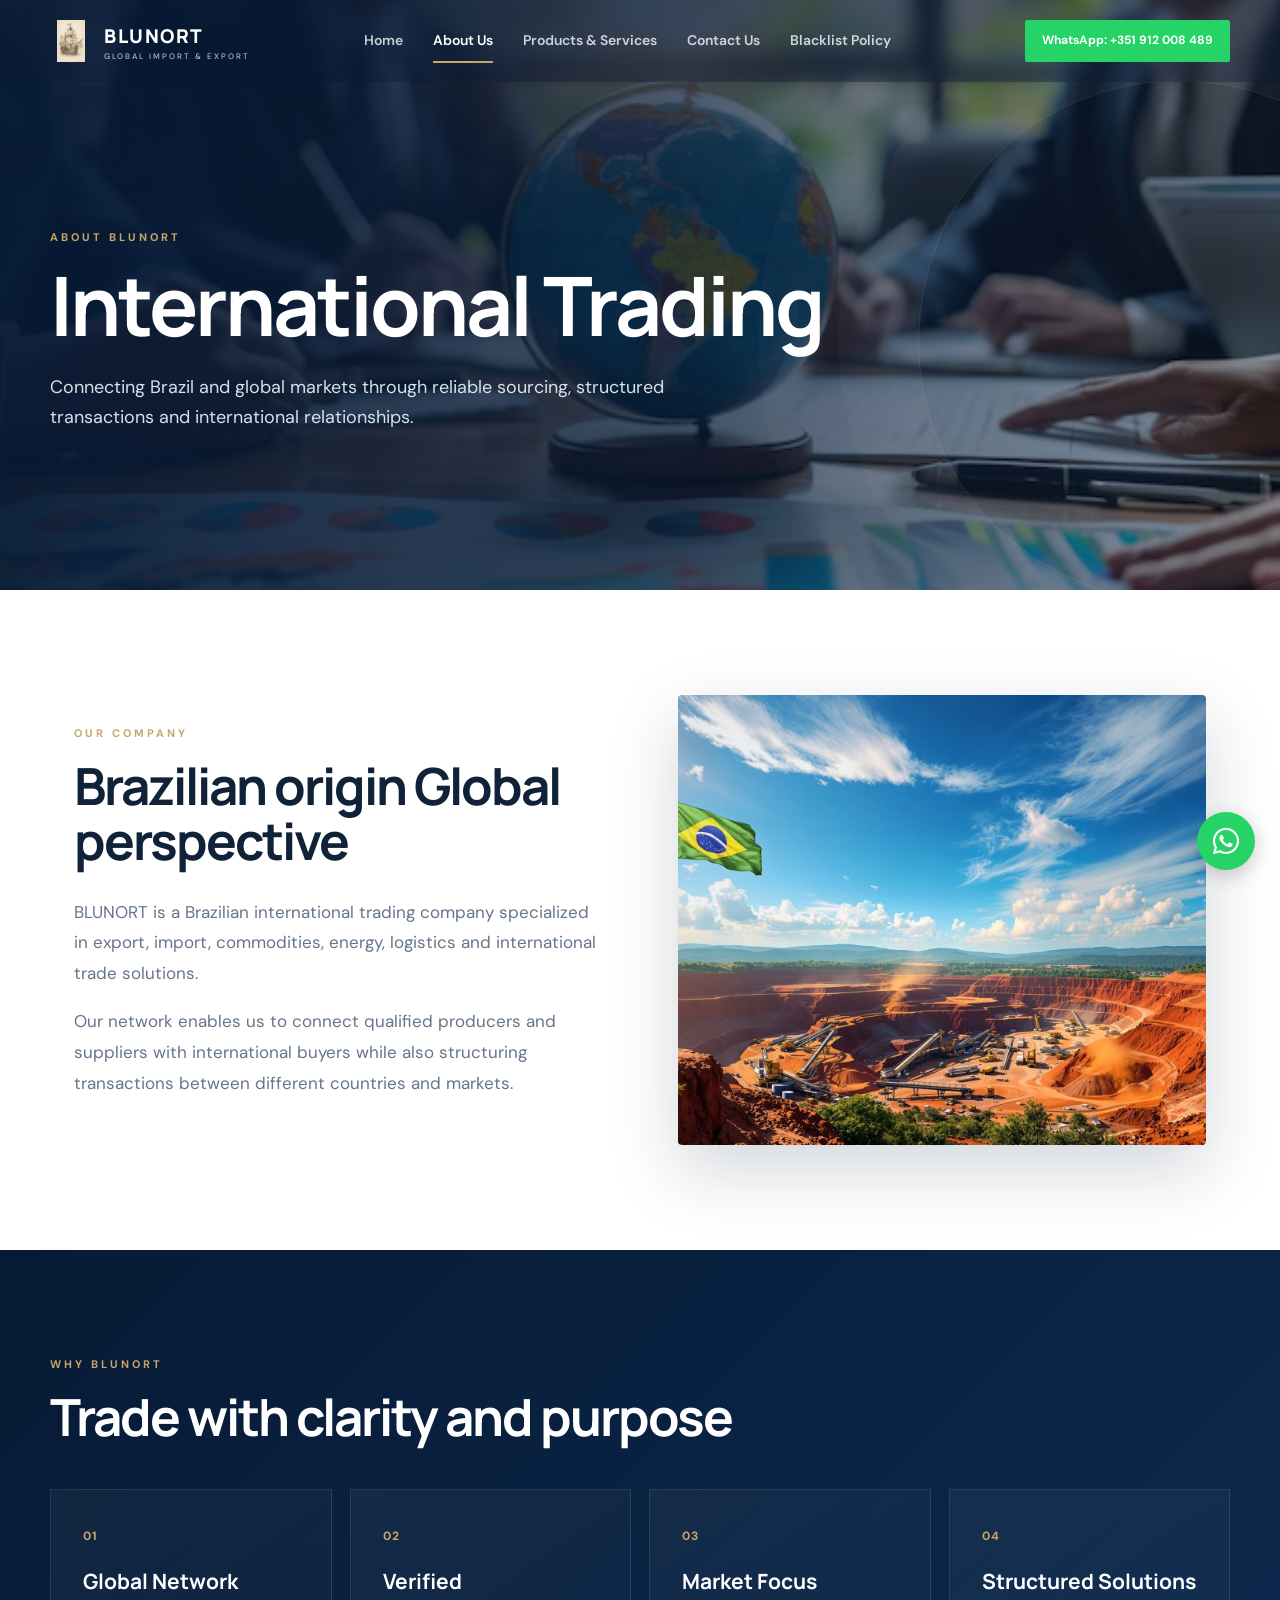
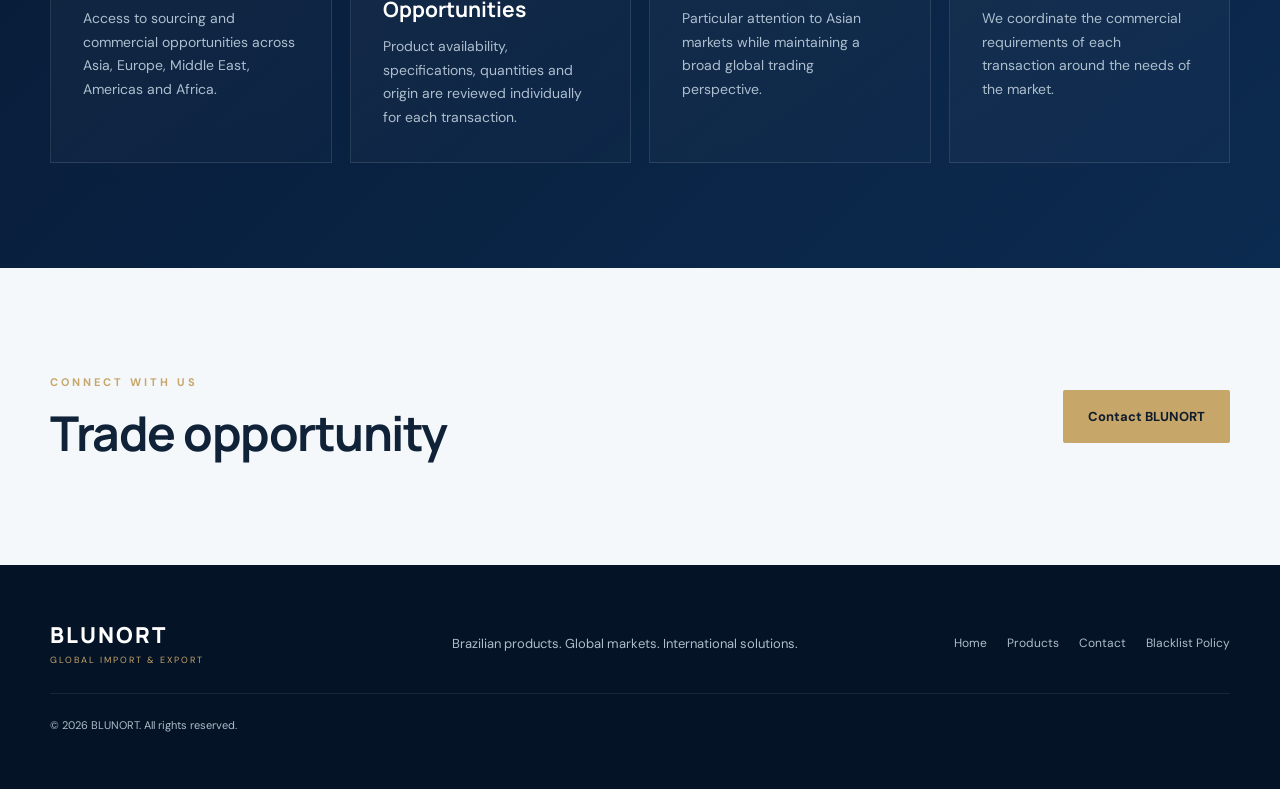
==== commit 4dd3aba3: "Add files via upload" ====
--- a/about.html
+++ b/about.html
@@ -10,6 +10,8 @@
     <meta name="description" content="About BLUNORT, a Brazilian international trading company.">
 
     <title>About Us | BLUNORT</title>
+  <link rel="stylesheet" href="https://cdnjs.cloudflare.com/ajax/libs/font-awesome/6.5.2/css/all.min.css">
+
     <link rel="stylesheet" href="styles.css">
 
 
@@ -990,7 +992,7 @@
             </span>
 
             <h1>
-                Built for international trade
+                International Trading
             </h1>
 
             <p>
@@ -1212,6 +1214,15 @@
 
 </footer>
 
+<a href="https://wa.me/351912008489"
+   class="whatsapp-float"
+   target="_blank"
+   rel="noopener"
+   aria-label="Chat with BLUNORT on WhatsApp">
+  <!-- <span class="whatsapp-icon">☏</span> -->
+   <span class="whatsapp-icon"><i class="fab fa-whatsapp"></i></span>
+</a>
+
 
 <script>
 
--- a/styles.css
+++ b/styles.css
@@ -141,7 +141,7 @@
             rgba(7, 26, 53, 0.82) 42%,
             rgba(7, 26, 53, 0.35) 100%
         ),
-        url("hero.webp") center / cover no-repeat;
+        url("/global.webp") center / cover no-repeat;
     color: #fff;
     display: grid;
     grid-template-columns: 1.1fr 0.9fr;
@@ -722,6 +722,70 @@
   }
 }
 
+
+
+
+
+
+
+
+
+
+
+
+
+
+
+
+
+
+
+
+
+
+
+/* Floating WhatsApp Button */
+.whatsapp-float {
+  position: fixed;
+  right: 25px;
+  bottom: 30px;
+  width: 58px;
+  height: 58px;
+  background: #25D366;
+  color: #fff;
+  border-radius: 50%;
+  display: flex;
+  align-items: center;
+  justify-content: center;
+  text-decoration: none;
+  font-size: 30px;
+  z-index: 9999;
+  box-shadow: 0 6px 20px rgba(0, 0, 0, 0.20);
+  transition: all 0.3s ease;
+}
+
+.whatsapp-float:hover {
+  background: #1ebe5d;
+  color: #fff;
+  transform: translateY(-4px) scale(1.05);
+  box-shadow: 0 10px 25px rgba(0, 0, 0, 0.25);
+}
+
+.whatsapp-icon {
+  line-height: 1;
+  font-weight: 700;
+}
+
+/* Mobile */
+@media (max-width: 768px) {
+  .whatsapp-float {
+    right: 18px;
+    bottom: 22px;
+    width: 54px;
+    height: 54px;
+    font-size: 27px;
+  }
+}
 /* =========================
    TABLET / MOBILE
 ========================= */
